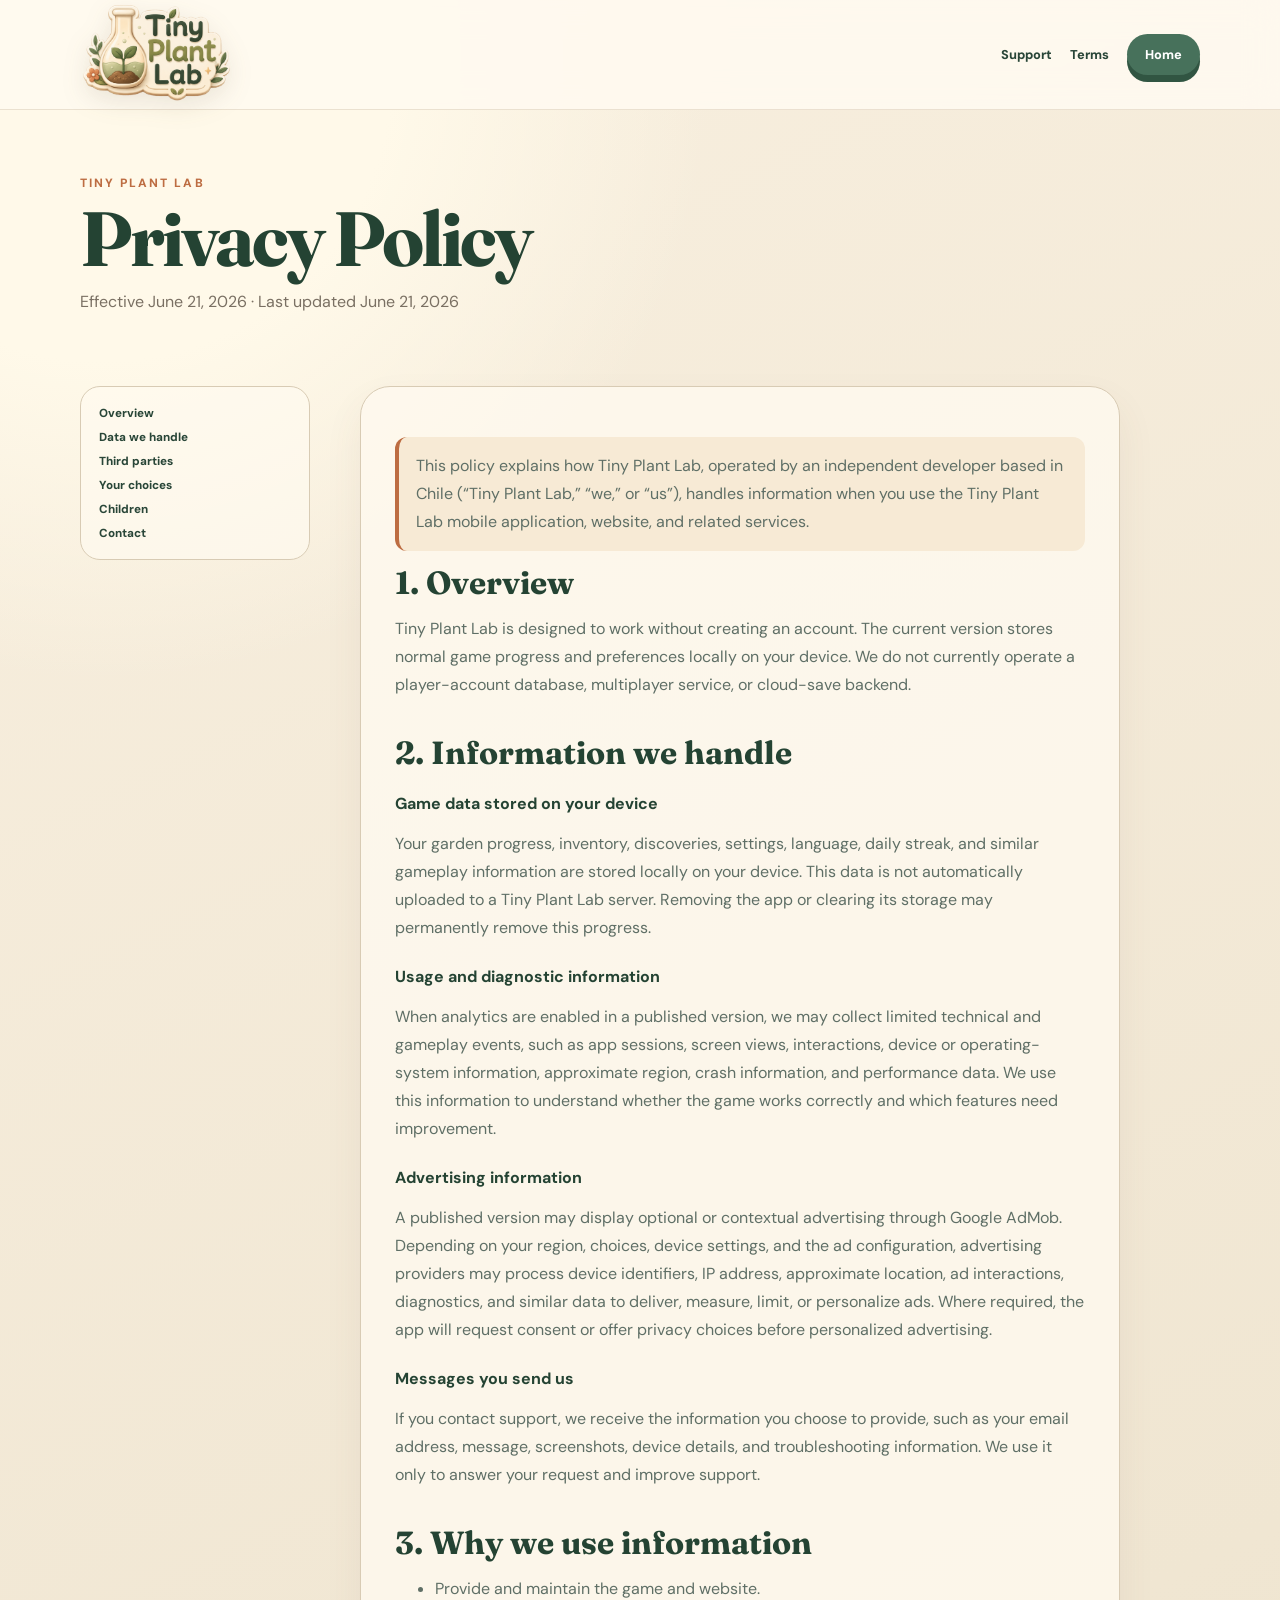
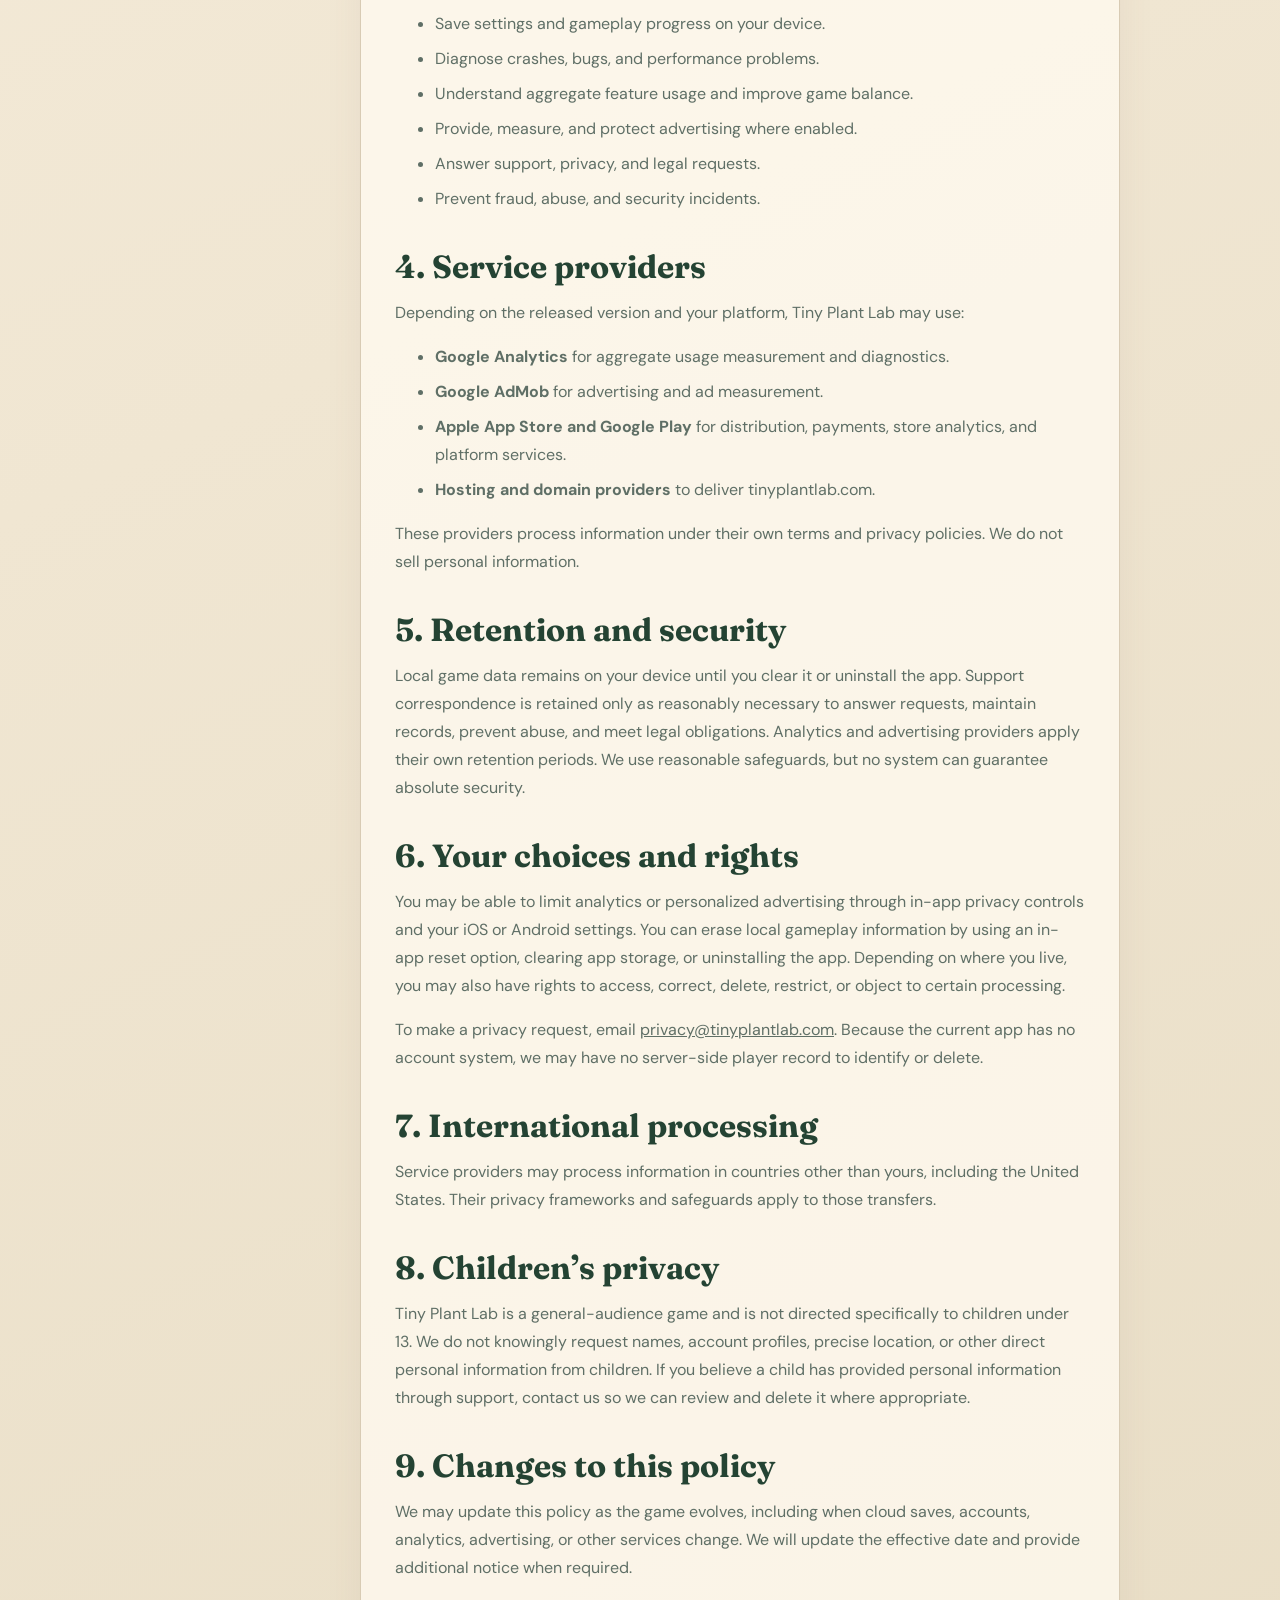
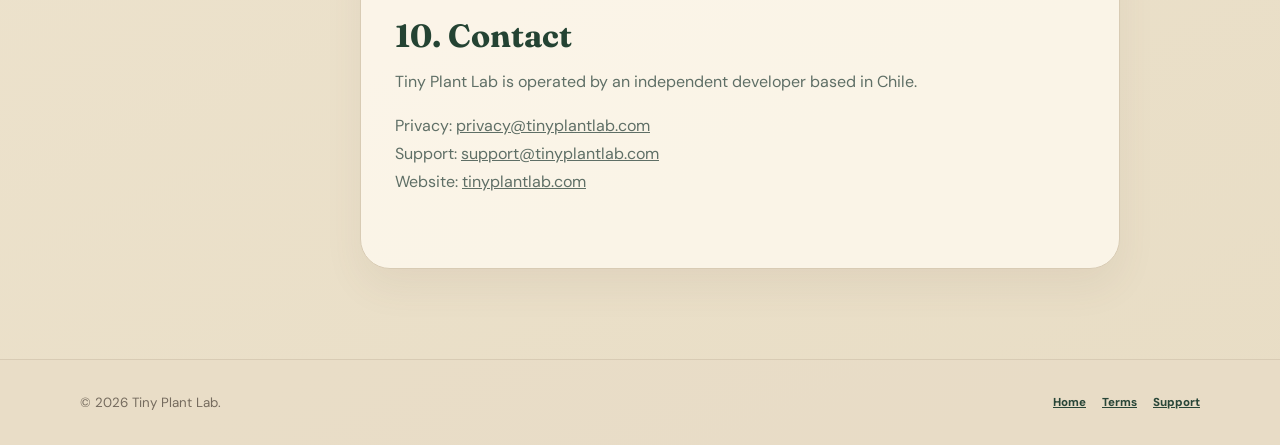
==== privacy/index.html @ d187c4fa "ok ok" ====
<!doctype html>
<html lang="en">
<head>
  <meta charset="UTF-8"><meta name="viewport" content="width=device-width, initial-scale=1">
  <meta name="description" content="Privacy Policy for Tiny Plant Lab.">
  <title>Privacy Policy — Tiny Plant Lab</title>
  <link rel="icon" href="../assets/favicon.png"><link rel="stylesheet" href="../styles.css">
</head>
<body>
  <header class="site-header"><div class="wrap"><a href="../"><img class="site-logo" src="../assets/logo.png" alt="Tiny Plant Lab"></a><nav class="site-nav"><a href="../support/">Support</a><a href="../terms/">Terms</a><a class="nav-cta" href="../">Home</a></nav></div></header>
  <main class="wrap">
    <header class="legal-hero"><p class="eyebrow">Tiny Plant Lab</p><h1>Privacy Policy</h1><p class="legal-meta">Effective June 21, 2026 · Last updated June 21, 2026</p></header>
    <div class="legal-layout">
      <nav class="legal-nav"><a href="#overview">Overview</a><a href="#data">Data we handle</a><a href="#services">Third parties</a><a href="#choices">Your choices</a><a href="#children">Children</a><a href="#contact">Contact</a></nav>
      <article class="legal-content">
        <p class="notice">This policy explains how Tiny Plant Lab, operated by an independent developer based in Chile (“Tiny Plant Lab,” “we,” or “us”), handles information when you use the Tiny Plant Lab mobile application, website, and related services.</p>
        <section id="overview"><h2>1. Overview</h2><p>Tiny Plant Lab is designed to work without creating an account. The current version stores normal game progress and preferences locally on your device. We do not currently operate a player-account database, multiplayer service, or cloud-save backend.</p></section>
        <section id="data"><h2>2. Information we handle</h2>
          <h3>Game data stored on your device</h3><p>Your garden progress, inventory, discoveries, settings, language, daily streak, and similar gameplay information are stored locally on your device. This data is not automatically uploaded to a Tiny Plant Lab server. Removing the app or clearing its storage may permanently remove this progress.</p>
          <h3>Usage and diagnostic information</h3><p>When analytics are enabled in a published version, we may collect limited technical and gameplay events, such as app sessions, screen views, interactions, device or operating-system information, approximate region, crash information, and performance data. We use this information to understand whether the game works correctly and which features need improvement.</p>
          <h3>Advertising information</h3><p>A published version may display optional or contextual advertising through Google AdMob. Depending on your region, choices, device settings, and the ad configuration, advertising providers may process device identifiers, IP address, approximate location, ad interactions, diagnostics, and similar data to deliver, measure, limit, or personalize ads. Where required, the app will request consent or offer privacy choices before personalized advertising.</p>
          <h3>Messages you send us</h3><p>If you contact support, we receive the information you choose to provide, such as your email address, message, screenshots, device details, and troubleshooting information. We use it only to answer your request and improve support.</p>
        </section>
        <section id="purposes"><h2>3. Why we use information</h2><ul><li>Provide and maintain the game and website.</li><li>Save settings and gameplay progress on your device.</li><li>Diagnose crashes, bugs, and performance problems.</li><li>Understand aggregate feature usage and improve game balance.</li><li>Provide, measure, and protect advertising where enabled.</li><li>Answer support, privacy, and legal requests.</li><li>Prevent fraud, abuse, and security incidents.</li></ul></section>
        <section id="services"><h2>4. Service providers</h2><p>Depending on the released version and your platform, Tiny Plant Lab may use:</p><ul><li><strong>Google Analytics</strong> for aggregate usage measurement and diagnostics.</li><li><strong>Google AdMob</strong> for advertising and ad measurement.</li><li><strong>Apple App Store and Google Play</strong> for distribution, payments, store analytics, and platform services.</li><li><strong>Hosting and domain providers</strong> to deliver tinyplantlab.com.</li></ul><p>These providers process information under their own terms and privacy policies. We do not sell personal information.</p></section>
        <section id="retention"><h2>5. Retention and security</h2><p>Local game data remains on your device until you clear it or uninstall the app. Support correspondence is retained only as reasonably necessary to answer requests, maintain records, prevent abuse, and meet legal obligations. Analytics and advertising providers apply their own retention periods. We use reasonable safeguards, but no system can guarantee absolute security.</p></section>
        <section id="choices"><h2>6. Your choices and rights</h2><p>You may be able to limit analytics or personalized advertising through in-app privacy controls and your iOS or Android settings. You can erase local gameplay information by using an in-app reset option, clearing app storage, or uninstalling the app. Depending on where you live, you may also have rights to access, correct, delete, restrict, or object to certain processing.</p><p>To make a privacy request, email <a href="mailto:privacy@tinyplantlab.com">privacy@tinyplantlab.com</a>. Because the current app has no account system, we may have no server-side player record to identify or delete.</p></section>
        <section id="international"><h2>7. International processing</h2><p>Service providers may process information in countries other than yours, including the United States. Their privacy frameworks and safeguards apply to those transfers.</p></section>
        <section id="children"><h2>8. Children’s privacy</h2><p>Tiny Plant Lab is a general-audience game and is not directed specifically to children under 13. We do not knowingly request names, account profiles, precise location, or other direct personal information from children. If you believe a child has provided personal information through support, contact us so we can review and delete it where appropriate.</p></section>
        <section id="changes"><h2>9. Changes to this policy</h2><p>We may update this policy as the game evolves, including when cloud saves, accounts, analytics, advertising, or other services change. We will update the effective date and provide additional notice when required.</p></section>
        <section id="contact"><h2>10. Contact</h2><p>Tiny Plant Lab is operated by an independent developer based in Chile.</p><p>Privacy: <a href="mailto:privacy@tinyplantlab.com">privacy@tinyplantlab.com</a><br>Support: <a href="mailto:support@tinyplantlab.com">support@tinyplantlab.com</a><br>Website: <a href="https://tinyplantlab.com">tinyplantlab.com</a></p></section>
      </article>
    </div>
  </main>
  <footer class="site-footer"><div class="wrap footer-grid"><small>© 2026 Tiny Plant Lab.</small><nav class="footer-links"><a href="../">Home</a><a href="../terms/">Terms</a><a href="../support/">Support</a></nav></div></footer>
</body></html>
---- styles.css ----
@import url("https://fonts.googleapis.com/css2?family=DM+Sans:wght@400;600;700;800&family=Fraunces:opsz,wght@9..144,700&display=swap");

:root {
  font-family: "DM Sans", sans-serif;
  color: #294638;
  background: #f4ead8;
  font-synthesis: none;
  --green: #47715b;
  --dark: #244333;
  --cream: #fffaf0;
  --line: #d8cbb4;
  --orange: #bd6d42;
}

* { box-sizing: border-box; }
html { scroll-behavior: smooth; }
body {
  margin: 0;
  min-width: 320px;
  background:
    radial-gradient(circle at 8% 2%, #fff9e9 0 18rem, transparent 38rem),
    linear-gradient(155deg, #f8efdf, #e8ddc5);
}
a { color: inherit; }
img { max-width: 100%; }
.wrap { width: min(1120px, calc(100% - 36px)); margin: auto; }
.site-header {
  position: sticky;
  z-index: 20;
  top: 0;
  border-bottom: 1px solid #d8cbb485;
  background: #fffaf0e6;
  backdrop-filter: blur(16px);
}
.site-header .wrap { display: flex; min-height: 76px; align-items: center; justify-content: space-between; gap: 22px; }
.site-logo { width: 154px; filter: drop-shadow(0 8px 12px #58452e1d); }
.site-nav { display: flex; align-items: center; gap: 18px; }
.site-nav a { font-size: .8rem; font-weight: 800; text-decoration: none; }
.site-nav a:hover { color: var(--orange); }
.nav-cta, .button {
  display: inline-flex;
  align-items: center;
  justify-content: center;
  border: 0;
  border-radius: 999px;
  padding: 12px 18px;
  background: var(--green);
  color: white;
  box-shadow: 0 7px 0 #315542;
  font-weight: 800;
  text-decoration: none;
}
.hero { overflow: hidden; padding: 68px 0 74px; }
.hero-grid { display: grid; grid-template-columns: 1fr .88fr; align-items: center; gap: 64px; }
.eyebrow { margin: 0 0 13px; color: var(--orange); font-size: .75rem; font-weight: 800; letter-spacing: .17em; text-transform: uppercase; }
h1, h2, h3 { font-family: "Fraunces", serif; color: var(--dark); }
h1 { max-width: 690px; margin: 0; font-size: clamp(3.3rem, 7vw, 6.6rem); line-height: .92; letter-spacing: -.04em; }
h2 { margin: 0 0 13px; font-size: clamp(2.2rem, 4.5vw, 4rem); line-height: 1; }
h3 { margin: 0 0 7px; }
.hero-copy > p:not(.eyebrow) { max-width: 620px; margin: 25px 0; color: #617268; font-size: 1.08rem; line-height: 1.7; }
.hero-actions { display: flex; flex-wrap: wrap; align-items: center; gap: 13px; }
.button.secondary { border: 1px solid var(--line); background: var(--cream); color: var(--green); box-shadow: 0 6px 0 #d2c6b2; }
.store-note { display: block; margin-top: 16px; color: #857661; font-size: .7rem; font-weight: 700; }
.phone-stage { position: relative; display: grid; place-items: center; }
.phone-stage::before {
  content: "";
  position: absolute;
  width: 430px;
  height: 430px;
  border-radius: 50%;
  background: radial-gradient(circle, #d8e6be, #f2d9a5 63%, transparent 64%);
  filter: blur(1px);
}
.phone {
  position: relative;
  width: min(325px, 78vw);
  overflow: hidden;
  border: 10px solid #334a3f;
  border-radius: 45px;
  background: #334a3f;
  box-shadow: 0 35px 70px #3d30274a;
  transform: rotate(2.5deg);
}
.phone img { display: block; aspect-ratio: 1242 / 2688; object-fit: cover; border-radius: 34px; }
.spark {
  position: absolute;
  z-index: 3;
  width: 74px;
  height: 74px;
  border-radius: 25px;
  background: #fff4c8;
  box-shadow: 0 13px 30px #5e4d3036;
}
.spark.one { top: 8%; right: 2%; transform: rotate(14deg); }
.spark.two { bottom: 12%; left: 3%; width: 52px; height: 52px; transform: rotate(-12deg); background: #dfebd5; }
.section { padding: 82px 0; }
.section.soft { border-block: 1px solid #d8cbb480; background: #fffaf080; }
.section-heading { max-width: 680px; margin-bottom: 34px; }
.section-heading p { color: #6c7b72; line-height: 1.65; }
.feature-grid { display: grid; grid-template-columns: repeat(3, 1fr); gap: 17px; }
.feature-card {
  min-height: 230px;
  padding: 25px;
  border: 1px solid var(--line);
  border-radius: 28px;
  background: #fffaf0cb;
  box-shadow: 0 18px 38px #67573e13;
}
.feature-icon { display: grid; width: 58px; height: 58px; place-items: center; margin-bottom: 28px; border-radius: 20px; background: #e4edd8; font-size: 1.65rem; }
.feature-card:nth-child(2) .feature-icon { background: #eee2c8; }
.feature-card:nth-child(3) .feature-icon { background: #e2e5f1; }
.feature-card p { margin: 0; color: #6a786f; line-height: 1.6; }
.shots { display: grid; grid-template-columns: repeat(3, 1fr); align-items: start; gap: 25px; }
.shot { overflow: hidden; border: 8px solid #3c5046; border-radius: 35px; box-shadow: 0 24px 50px #48392c32; }
.shot:nth-child(2) { margin-top: 50px; }
.shot img { display: block; }
.contact-card {
  display: grid;
  grid-template-columns: 1fr auto;
  align-items: center;
  gap: 30px;
  padding: 42px;
  border: 1px solid #bfcdae;
  border-radius: 35px;
  background: linear-gradient(135deg, #e5efda, #fff0c9);
}
.contact-card p { max-width: 660px; margin-bottom: 0; color: #627064; line-height: 1.6; }
.site-footer { padding: 34px 0; border-top: 1px solid var(--line); background: #e8ddc7a8; }
.footer-grid { display: flex; align-items: center; justify-content: space-between; gap: 30px; }
.footer-grid small { color: #756b5e; }
.footer-links { display: flex; flex-wrap: wrap; gap: 16px; }
.footer-links a { font-size: .72rem; font-weight: 800; }
.legal-hero { padding: 65px 0 30px; }
.legal-hero h1 { max-width: 900px; font-size: clamp(3rem, 6vw, 5.5rem); }
.legal-meta { color: #7a7063; }
.legal-layout { display: grid; grid-template-columns: 230px minmax(0, 760px); align-items: start; gap: 50px; padding: 28px 0 90px; }
.legal-nav { position: sticky; top: 108px; display: grid; gap: 8px; padding: 18px; border: 1px solid var(--line); border-radius: 20px; background: #fffaf0a8; }
.legal-nav a { font-size: .73rem; font-weight: 800; text-decoration: none; }
.legal-content { padding: 34px; border: 1px solid var(--line); border-radius: 30px; background: #fffaf0c9; box-shadow: 0 18px 38px #67573e13; }
.legal-content section { scroll-margin-top: 110px; margin-bottom: 38px; }
.legal-content h2 { font-size: 2rem; }
.legal-content h3 { margin-top: 24px; font-family: "DM Sans", sans-serif; font-size: 1rem; }
.legal-content p, .legal-content li { color: #5f6f66; line-height: 1.75; }
.legal-content li + li { margin-top: 7px; }
.notice { padding: 15px 17px; border-left: 4px solid var(--orange); border-radius: 12px; background: #f7ead5; }
.faq { display: grid; gap: 10px; }
.faq details { border: 1px solid var(--line); border-radius: 17px; padding: 15px 17px; background: #fffdf7; }
.faq summary { cursor: pointer; font-weight: 800; }
.support-grid { display: grid; grid-template-columns: 1fr 1fr; gap: 16px; margin-bottom: 35px; }
.support-card { padding: 24px; border: 1px solid var(--line); border-radius: 22px; background: #fffdf7; }
.support-card p { margin-bottom: 0; }

@media (max-width: 780px) {
  .site-nav a:not(.nav-cta) { display: none; }
  .hero { padding-top: 42px; }
  .hero-grid, .contact-card { grid-template-columns: 1fr; }
  .hero-copy { text-align: center; }
  .hero-copy > p:not(.eyebrow) { margin-inline: auto; }
  .hero-actions { justify-content: center; }
  .phone-stage { margin-top: 18px; }
  .feature-grid { grid-template-columns: 1fr; }
  .shots { gap: 8px; }
  .shot { border-width: 4px; border-radius: 19px; }
  .shot:nth-child(2) { margin-top: 25px; }
  .legal-layout { grid-template-columns: 1fr; gap: 16px; }
  .legal-nav { position: static; grid-template-columns: repeat(2, 1fr); }
  .legal-content { padding: 23px; }
  .support-grid { grid-template-columns: 1fr; }
  .footer-grid { align-items: flex-start; flex-direction: column; }
}
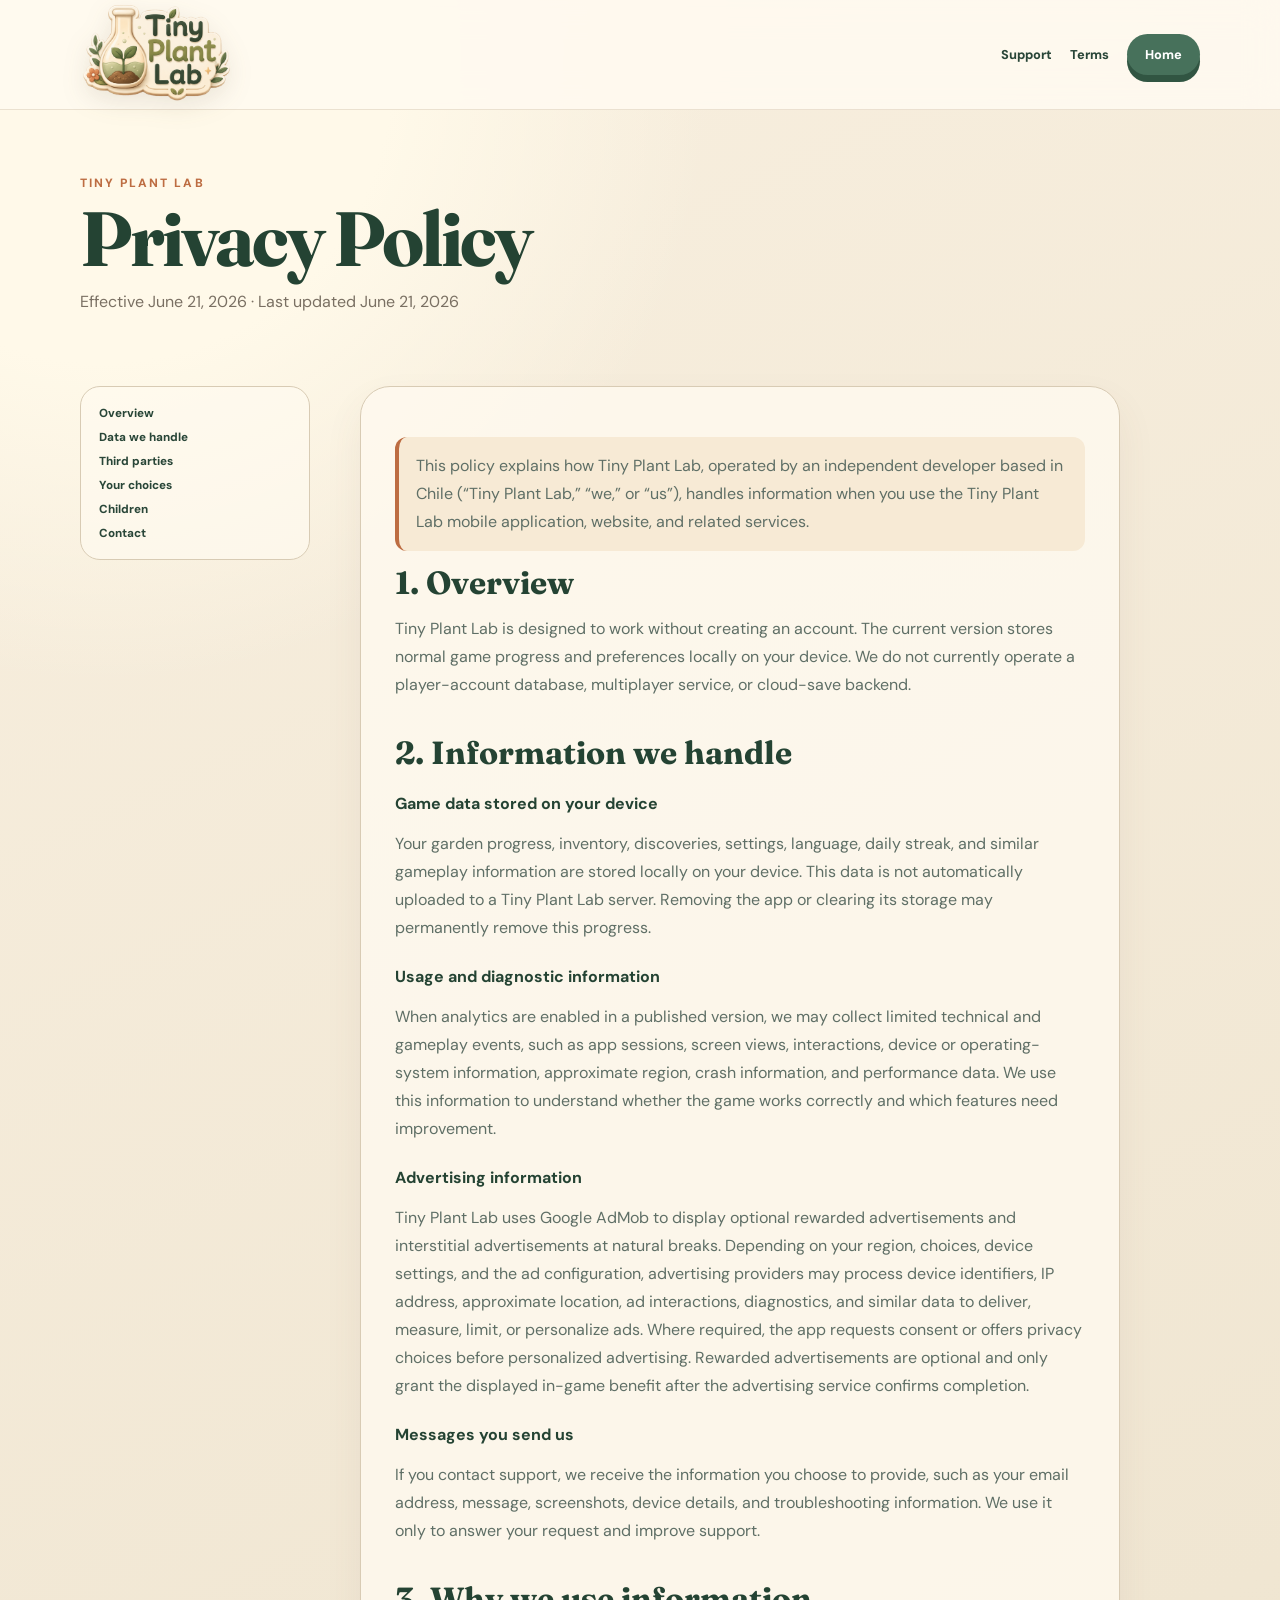
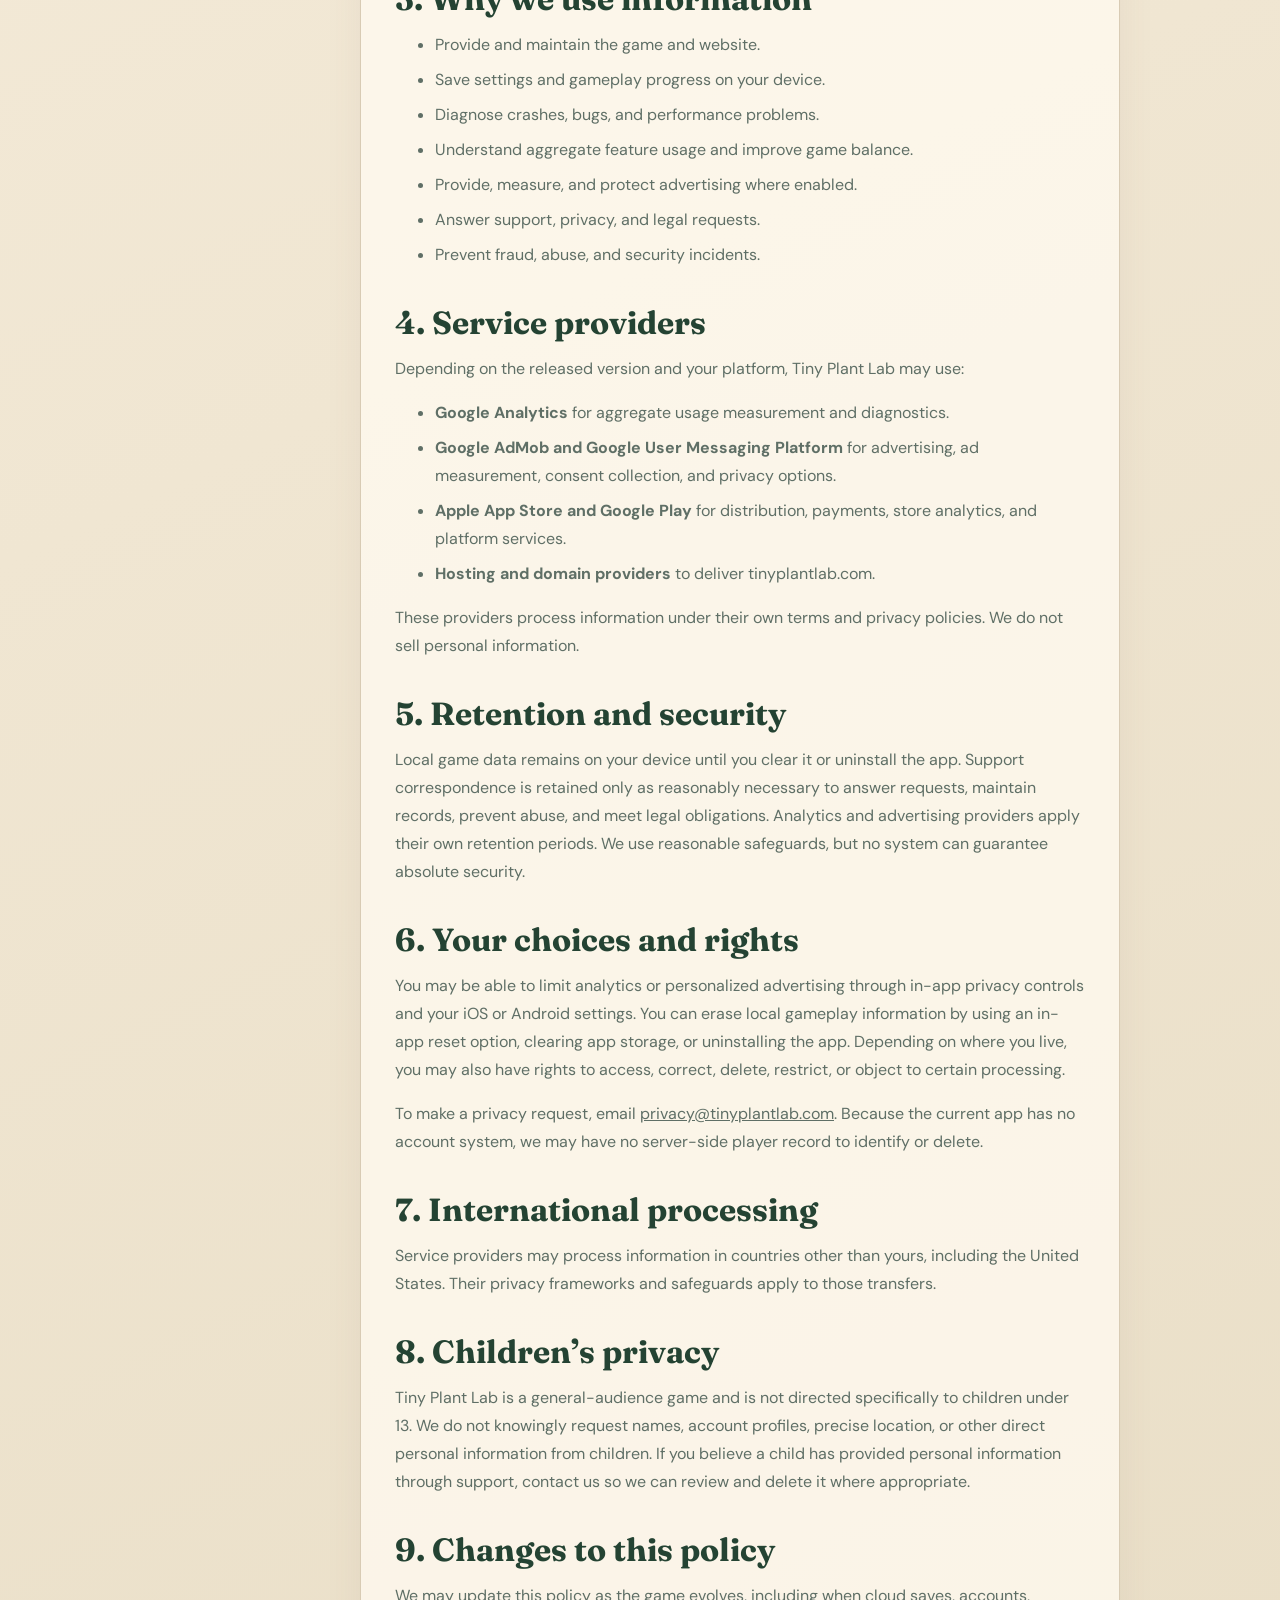
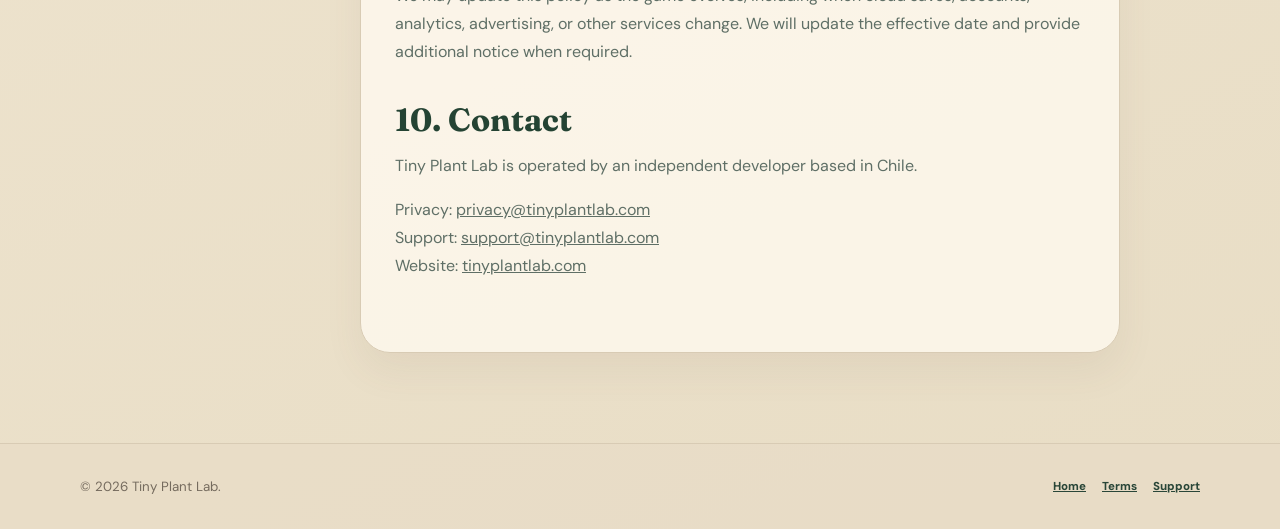
==== commit 62ca36c7: "cambio en privacy y admob" ====
--- a/privacy/index.html
+++ b/privacy/index.html
@@ -18,11 +18,11 @@
         <section id="data"><h2>2. Information we handle</h2>
           <h3>Game data stored on your device</h3><p>Your garden progress, inventory, discoveries, settings, language, daily streak, and similar gameplay information are stored locally on your device. This data is not automatically uploaded to a Tiny Plant Lab server. Removing the app or clearing its storage may permanently remove this progress.</p>
           <h3>Usage and diagnostic information</h3><p>When analytics are enabled in a published version, we may collect limited technical and gameplay events, such as app sessions, screen views, interactions, device or operating-system information, approximate region, crash information, and performance data. We use this information to understand whether the game works correctly and which features need improvement.</p>
-          <h3>Advertising information</h3><p>A published version may display optional or contextual advertising through Google AdMob. Depending on your region, choices, device settings, and the ad configuration, advertising providers may process device identifiers, IP address, approximate location, ad interactions, diagnostics, and similar data to deliver, measure, limit, or personalize ads. Where required, the app will request consent or offer privacy choices before personalized advertising.</p>
+          <h3>Advertising information</h3><p>Tiny Plant Lab uses Google AdMob to display optional rewarded advertisements and interstitial advertisements at natural breaks. Depending on your region, choices, device settings, and the ad configuration, advertising providers may process device identifiers, IP address, approximate location, ad interactions, diagnostics, and similar data to deliver, measure, limit, or personalize ads. Where required, the app requests consent or offers privacy choices before personalized advertising. Rewarded advertisements are optional and only grant the displayed in-game benefit after the advertising service confirms completion.</p>
           <h3>Messages you send us</h3><p>If you contact support, we receive the information you choose to provide, such as your email address, message, screenshots, device details, and troubleshooting information. We use it only to answer your request and improve support.</p>
         </section>
         <section id="purposes"><h2>3. Why we use information</h2><ul><li>Provide and maintain the game and website.</li><li>Save settings and gameplay progress on your device.</li><li>Diagnose crashes, bugs, and performance problems.</li><li>Understand aggregate feature usage and improve game balance.</li><li>Provide, measure, and protect advertising where enabled.</li><li>Answer support, privacy, and legal requests.</li><li>Prevent fraud, abuse, and security incidents.</li></ul></section>
-        <section id="services"><h2>4. Service providers</h2><p>Depending on the released version and your platform, Tiny Plant Lab may use:</p><ul><li><strong>Google Analytics</strong> for aggregate usage measurement and diagnostics.</li><li><strong>Google AdMob</strong> for advertising and ad measurement.</li><li><strong>Apple App Store and Google Play</strong> for distribution, payments, store analytics, and platform services.</li><li><strong>Hosting and domain providers</strong> to deliver tinyplantlab.com.</li></ul><p>These providers process information under their own terms and privacy policies. We do not sell personal information.</p></section>
+        <section id="services"><h2>4. Service providers</h2><p>Depending on the released version and your platform, Tiny Plant Lab may use:</p><ul><li><strong>Google Analytics</strong> for aggregate usage measurement and diagnostics.</li><li><strong>Google AdMob and Google User Messaging Platform</strong> for advertising, ad measurement, consent collection, and privacy options.</li><li><strong>Apple App Store and Google Play</strong> for distribution, payments, store analytics, and platform services.</li><li><strong>Hosting and domain providers</strong> to deliver tinyplantlab.com.</li></ul><p>These providers process information under their own terms and privacy policies. We do not sell personal information.</p></section>
         <section id="retention"><h2>5. Retention and security</h2><p>Local game data remains on your device until you clear it or uninstall the app. Support correspondence is retained only as reasonably necessary to answer requests, maintain records, prevent abuse, and meet legal obligations. Analytics and advertising providers apply their own retention periods. We use reasonable safeguards, but no system can guarantee absolute security.</p></section>
         <section id="choices"><h2>6. Your choices and rights</h2><p>You may be able to limit analytics or personalized advertising through in-app privacy controls and your iOS or Android settings. You can erase local gameplay information by using an in-app reset option, clearing app storage, or uninstalling the app. Depending on where you live, you may also have rights to access, correct, delete, restrict, or object to certain processing.</p><p>To make a privacy request, email <a href="mailto:privacy@tinyplantlab.com">privacy@tinyplantlab.com</a>. Because the current app has no account system, we may have no server-side player record to identify or delete.</p></section>
         <section id="international"><h2>7. International processing</h2><p>Service providers may process information in countries other than yours, including the United States. Their privacy frameworks and safeguards apply to those transfers.</p></section>
@@ -34,4 +34,3 @@
   </main>
   <footer class="site-footer"><div class="wrap footer-grid"><small>© 2026 Tiny Plant Lab.</small><nav class="footer-links"><a href="../">Home</a><a href="../terms/">Terms</a><a href="../support/">Support</a></nav></div></footer>
 </body></html>
-
